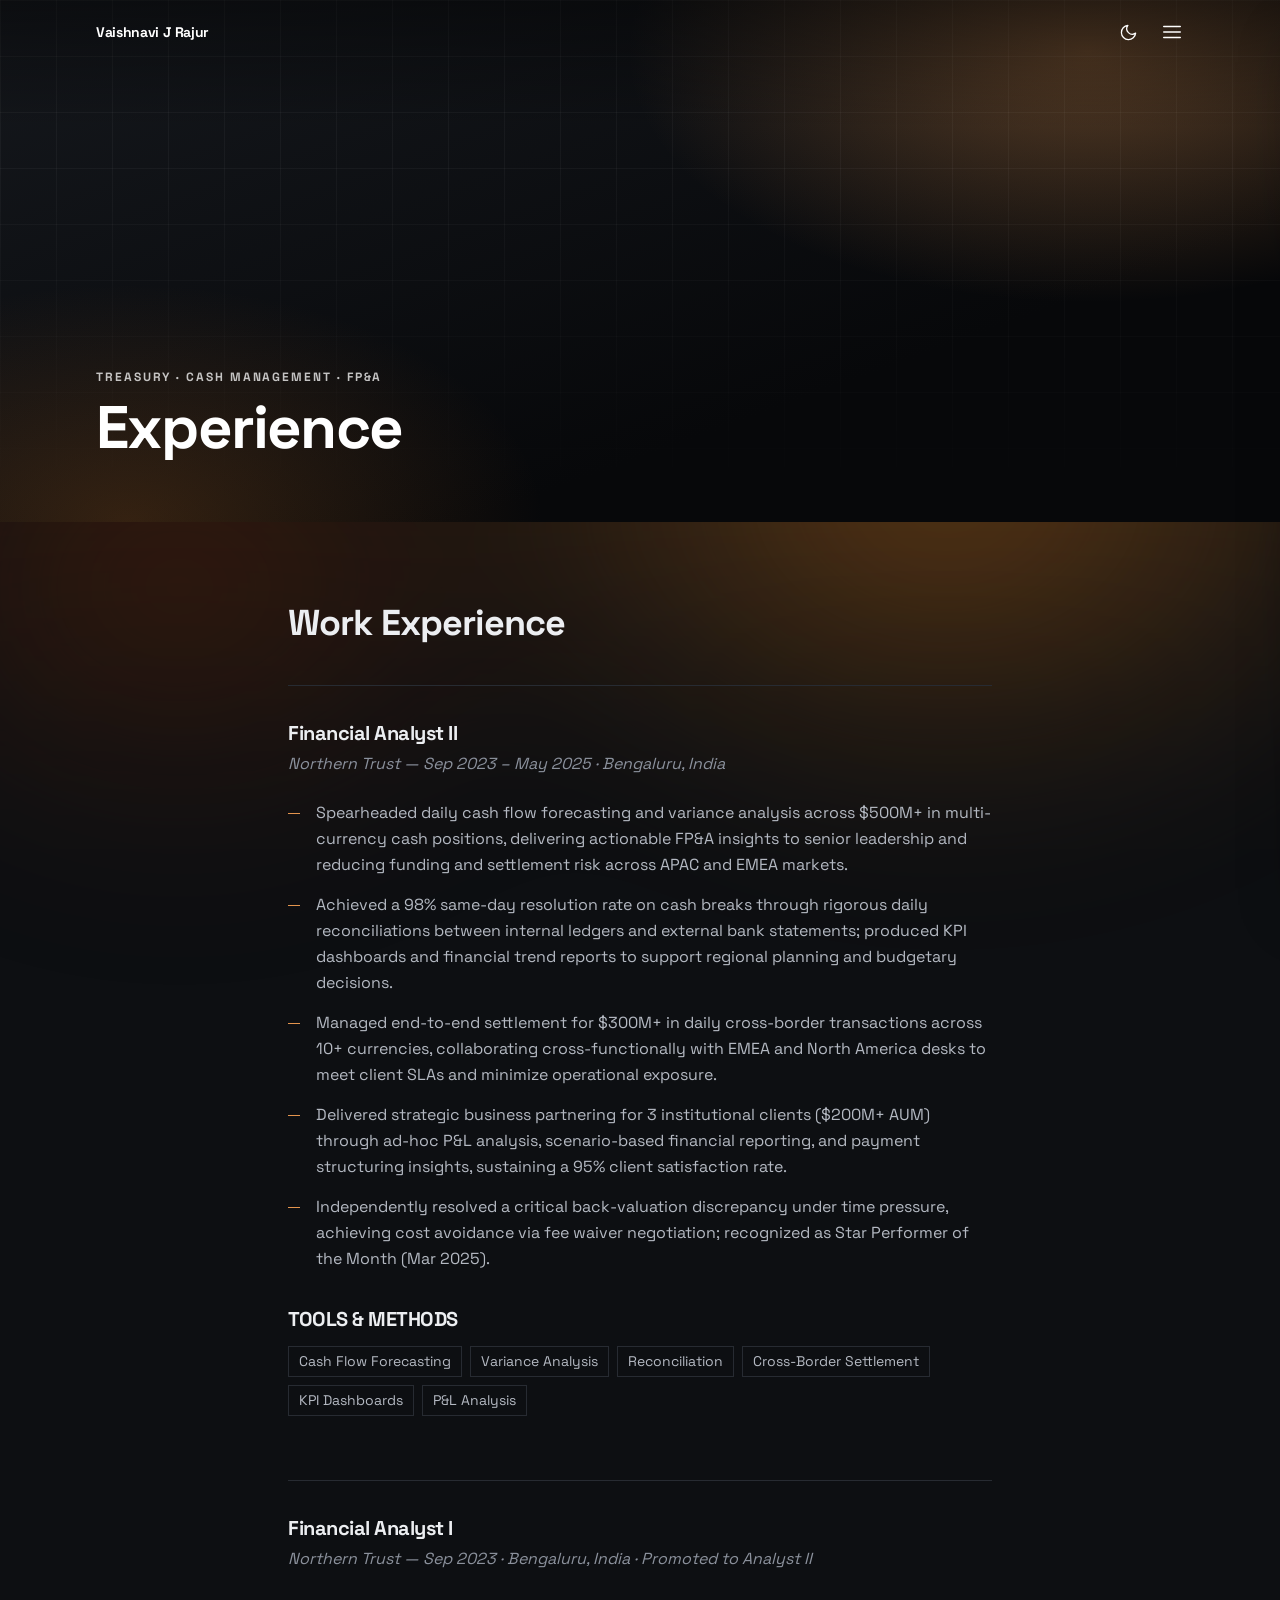
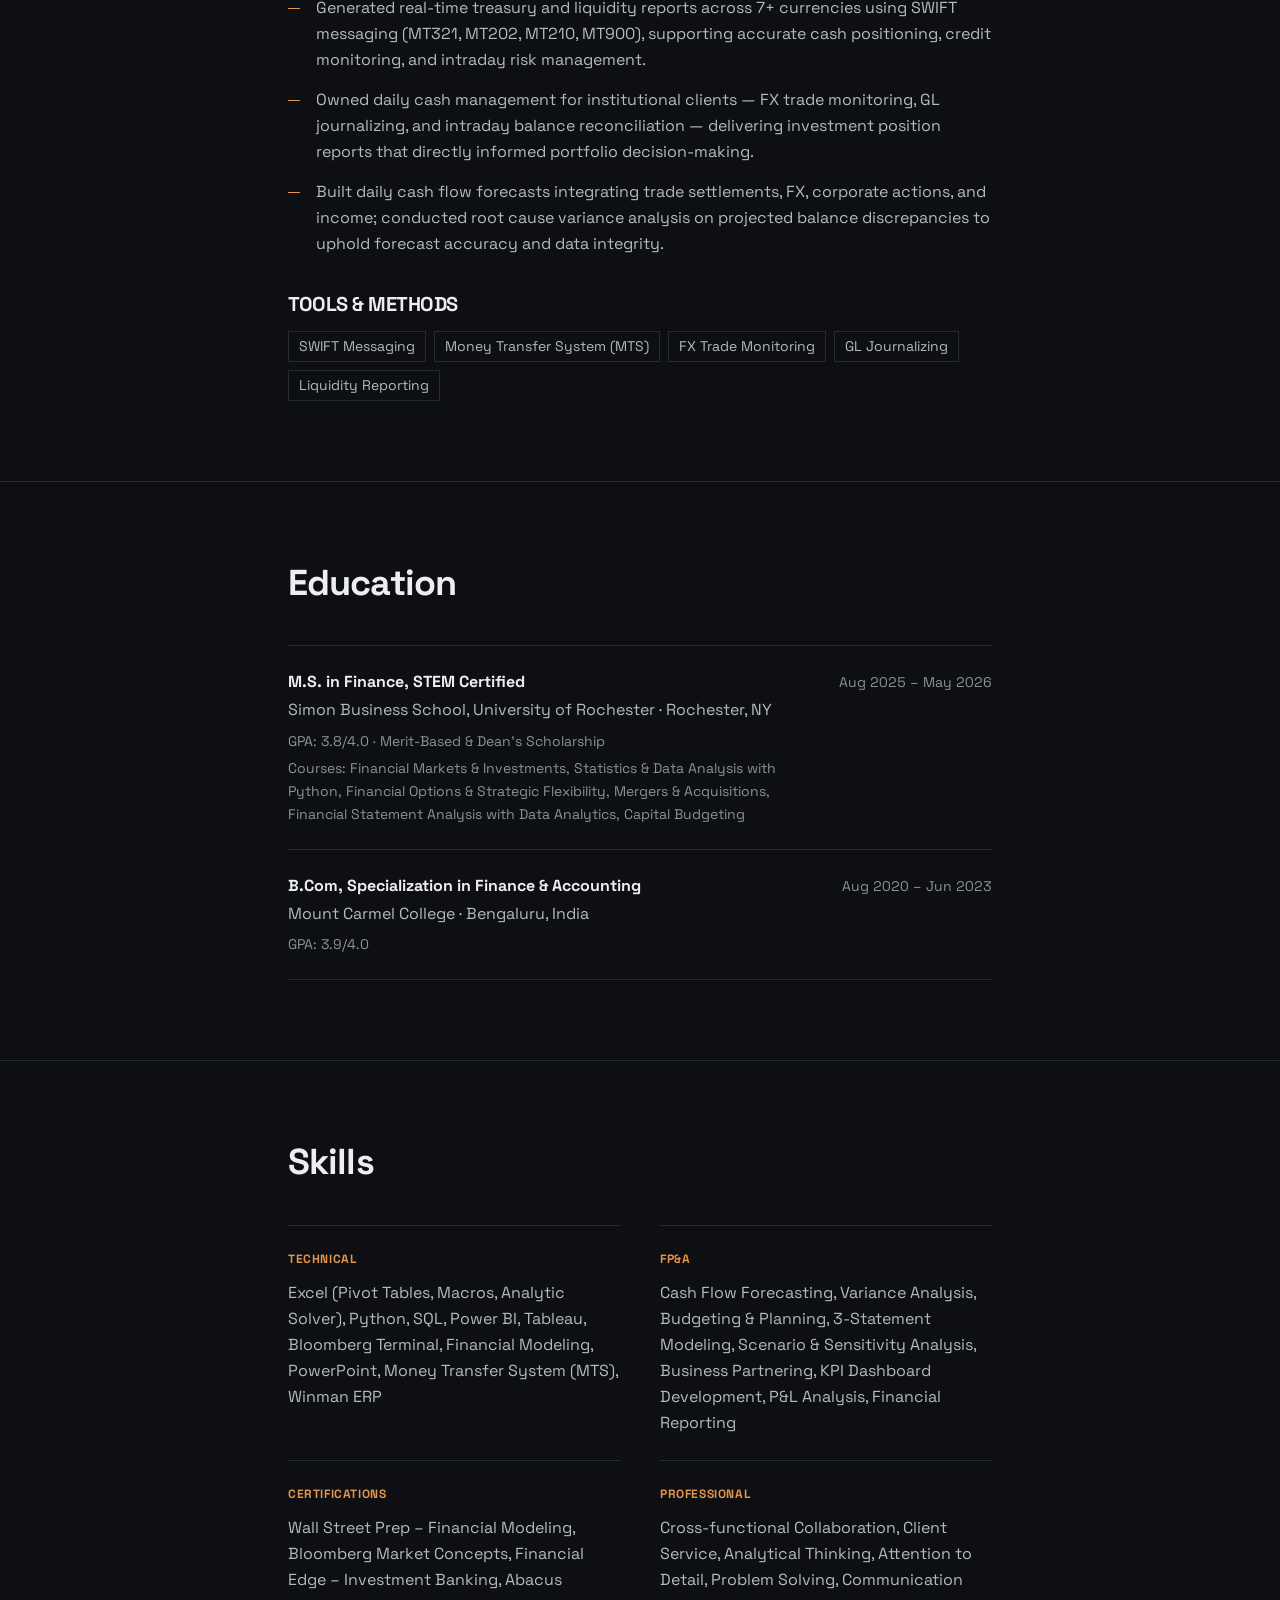
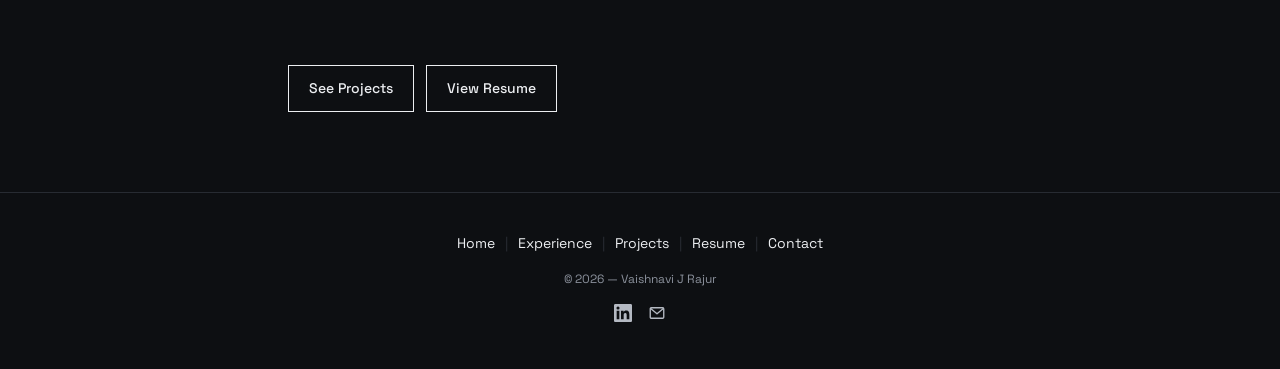
==== experience.html @ 4d1830f5 "Add portfolio site for Vaishnavi J Rajur Static multi-page site (home, experience, projects, resume," ====
<!doctype html>
<html lang="en">
<head>
  <meta charset="utf-8">
  <meta name="viewport" content="width=device-width, initial-scale=1">
  <title>Experience — Vaishnavi J Rajur</title>
  <meta name="description" content="Work experience, education and skills of Vaishnavi J Rajur.">
  <script>document.documentElement.classList.add('js');try{var t=localStorage.getItem('theme');if(t)document.documentElement.setAttribute('data-theme',t)}catch(e){}</script>
  <link rel="preconnect" href="https://fonts.googleapis.com">
  <link rel="preconnect" href="https://fonts.gstatic.com" crossorigin>
  <link href="https://fonts.googleapis.com/css2?family=Space+Grotesk:wght@300..700&display=swap" rel="stylesheet">
  <link rel="stylesheet" href="assets/style.css">
</head>
<body data-page="experience.html">
<main>
  <div class="page-enter">

    <section id="top" class="hero-sub">
      <div class="bgfx"></div>
      <div class="shade-top"></div>
      <div class="container copy">
        <p class="rise-in kicker" style="--d:100ms">Treasury · Cash Management · FP&amp;A</p>
        <h1><span class="rise-in" style="--d:220ms">Experience</span></h1>
      </div>
    </section>
    <div class="glow no-print" aria-hidden="true"><div><div class="blur fx"></div></div></div>

    <section aria-labelledby="work-title" class="container-narrow pad-section">
      <h2 id="work-title" class="h2">Work Experience</h2>
      <div class="jobs" style="margin-top:2.5rem">

        <article class="job" data-reveal>
          <h3>Financial Analyst II</h3>
          <p class="meta">Northern Trust — Sep 2023 – May 2025 · Bengaluru, India</p>
          <ul class="dash-list">
            <li><span>Spearheaded daily cash flow forecasting and variance analysis across $500M+ in multi-currency cash positions, delivering actionable FP&amp;A insights to senior leadership and reducing funding and settlement risk across APAC and EMEA markets.</span></li>
            <li><span>Achieved a 98% same-day resolution rate on cash breaks through rigorous daily reconciliations between internal ledgers and external bank statements; produced KPI dashboards and financial trend reports to support regional planning and budgetary decisions.</span></li>
            <li><span>Managed end-to-end settlement for $300M+ in daily cross-border transactions across 10+ currencies, collaborating cross-functionally with EMEA and North America desks to meet client SLAs and minimize operational exposure.</span></li>
            <li><span>Delivered strategic business partnering for 3 institutional clients ($200M+ AUM) through ad-hoc P&amp;L analysis, scenario-based financial reporting, and payment structuring insights, sustaining a 95% client satisfaction rate.</span></li>
            <li><span>Independently resolved a critical back-valuation discrepancy under time pressure, achieving cost avoidance via fee waiver negotiation; recognized as Star Performer of the Month (Mar 2025).</span></li>
          </ul>
          <div class="sub-block">
            <h3 class="eyebrow">Tools &amp; Methods</h3>
            <ul class="chips">
              <li>Cash Flow Forecasting</li><li>Variance Analysis</li><li>Reconciliation</li><li>Cross-Border Settlement</li><li>KPI Dashboards</li><li>P&amp;L Analysis</li>
            </ul>
          </div>
        </article>

        <article class="job" data-reveal>
          <h3>Financial Analyst I</h3>
          <p class="meta">Northern Trust — Sep 2023 · Bengaluru, India · Promoted to Analyst II</p>
          <ul class="dash-list">
            <li><span>Generated real-time treasury and liquidity reports across 7+ currencies using SWIFT messaging (MT321, MT202, MT210, MT900), supporting accurate cash positioning, credit monitoring, and intraday risk management.</span></li>
            <li><span>Owned daily cash management for institutional clients — FX trade monitoring, GL journalizing, and intraday balance reconciliation — delivering investment position reports that directly informed portfolio decision-making.</span></li>
            <li><span>Built daily cash flow forecasts integrating trade settlements, FX, corporate actions, and income; conducted root cause variance analysis on projected balance discrepancies to uphold forecast accuracy and data integrity.</span></li>
          </ul>
          <div class="sub-block">
            <h3 class="eyebrow">Tools &amp; Methods</h3>
            <ul class="chips">
              <li>SWIFT Messaging</li><li>Money Transfer System (MTS)</li><li>FX Trade Monitoring</li><li>GL Journalizing</li><li>Liquidity Reporting</li>
            </ul>
          </div>
        </article>

      </div>
    </section>

    <section aria-labelledby="education-title" class="section-rule">
      <div class="container-narrow pad-section">
        <h2 id="education-title" class="h2">Education</h2>
        <ul class="edu-list">
          <li data-reveal>
            <div>
              <h3>M.S. in Finance, STEM Certified</h3>
              <p class="muted" style="margin-top:.25rem">Simon Business School, University of Rochester · Rochester, NY</p>
              <p class="faint" style="margin-top:.5rem;font-size:.875rem;line-height:1.625">GPA: 3.8/4.0 · Merit-Based &amp; Dean's Scholarship</p>
              <p class="faint" style="margin-top:.25rem;font-size:.875rem;line-height:1.625">Courses: Financial Markets &amp; Investments, Statistics &amp; Data Analysis with Python, Financial Options &amp; Strategic Flexibility, Mergers &amp; Acquisitions, Financial Statement Analysis with Data Analytics, Capital Budgeting</p>
            </div>
            <p class="date">Aug 2025 – May 2026</p>
          </li>
          <li data-reveal>
            <div>
              <h3>B.Com, Specialization in Finance &amp; Accounting</h3>
              <p class="muted" style="margin-top:.25rem">Mount Carmel College · Bengaluru, India</p>
              <p class="faint" style="margin-top:.5rem;font-size:.875rem">GPA: 3.9/4.0</p>
            </div>
            <p class="date">Aug 2020 – Jun 2023</p>
          </li>
        </ul>
      </div>
    </section>

    <section aria-labelledby="skills-title" class="section-rule">
      <div class="container-narrow pad-section">
        <h2 id="skills-title" class="h2">Skills</h2>
        <dl class="skills-dl">
          <div data-reveal><dt>Technical</dt><dd>Excel (Pivot Tables, Macros, Analytic Solver), Python, SQL, Power BI, Tableau, Bloomberg Terminal, Financial Modeling, PowerPoint, Money Transfer System (MTS), Winman ERP</dd></div>
          <div data-reveal><dt>FP&amp;A</dt><dd>Cash Flow Forecasting, Variance Analysis, Budgeting &amp; Planning, 3-Statement Modeling, Scenario &amp; Sensitivity Analysis, Business Partnering, KPI Dashboard Development, P&amp;L Analysis, Financial Reporting</dd></div>
          <div data-reveal><dt>Certifications</dt><dd>Wall Street Prep – Financial Modeling, Bloomberg Market Concepts, Financial Edge – Investment Banking, Abacus</dd></div>
          <div data-reveal><dt>Professional</dt><dd>Cross-functional Collaboration, Client Service, Analytical Thinking, Attention to Detail, Problem Solving, Communication</dd></div>
        </dl>
        <div class="btn-row" style="margin-top:3rem">
          <a class="btn" data-reveal href="projects.html">See Projects</a>
          <a class="btn" data-reveal href="resume.html">View Resume</a>
        </div>
      </div>
    </section>

  </div>
</main>
<script src="assets/main.js"></script>
</body>
</html>
---- assets/style.css ----
/* ---------- Tokens (dark default, light via data-theme) ---------- */
:root {
  color-scheme: dark;
  --bg: #0d0f12;
  --fg: #eceef1;
  --muted: #b4b9c2;
  --faint: #8b919c;
  --rule: #272b32;
  --placeholder: #161a1f;
  --accent: #e3944d;
  --glow-strength: .6;
  --font: "Space Grotesk", ui-sans-serif, system-ui, -apple-system, "Segoe UI", sans-serif;
  --max: 72rem;
  --max-narrow: 48rem;
}
:root[data-theme="light"] {
  color-scheme: light;
  --bg: #fff;
  --fg: #0b0c0e;
  --muted: #3d424a;
  --faint: #6b717b;
  --rule: #e4e4e1;
  --placeholder: #f3f3f1;
  --accent: #b5651d;
  --glow-strength: .42;
}

/* ---------- Base ---------- */
*, *::before, *::after { box-sizing: border-box; }
html { background: var(--bg); scroll-behavior: smooth; -webkit-text-size-adjust: 100%; }
body {
  margin: 0; min-height: 100vh; display: flex; flex-direction: column;
  background: var(--bg); color: var(--fg); font-family: var(--font);
  line-height: 1.5; -webkit-font-smoothing: antialiased; overflow-x: hidden;
}
h1, h2, h3, p, ul, ol, dl, dd, figure, blockquote { margin: 0; padding: 0; }
ul, ol { list-style: none; }
a { color: inherit; text-decoration: none; }
button { font: inherit; color: inherit; background: none; border: 0; cursor: pointer; padding: 0; }
img { display: block; max-width: 100%; }
::selection { background: color-mix(in srgb, var(--accent) 22%, transparent); }
:focus-visible { outline: 2px solid var(--accent); outline-offset: 2px; }

main { position: relative; isolation: isolate; flex: 1; }
.container { margin: 0 auto; max-width: var(--max); padding: 0 1.25rem; width: 100%; }
.container-narrow { margin: 0 auto; max-width: var(--max-narrow); padding: 0 1.25rem; width: 100%; }
@media (min-width: 40rem) {
  .container, .container-narrow { padding: 0 2rem; }
}

.display { font-weight: 700; letter-spacing: -.025em; }
.h2 { font-size: 1.875rem; line-height: 1.2; font-weight: 700; letter-spacing: -.025em; }
@media (min-width: 40rem) { .h2 { font-size: 2.25rem; } }
.eyebrow { font-size: .75rem; font-weight: 700; text-transform: uppercase; letter-spacing: .14em; color: var(--fg); }
.muted { color: var(--muted); }
.faint { color: var(--faint); }
.accent { color: var(--accent); }
.lede { font-size: 1.0625rem; line-height: 1.75; color: var(--muted); }
.lede p + p { margin-top: 1.25rem; }

.btn {
  display: inline-block; border: 1px solid var(--fg); padding: .75rem 1.25rem;
  font-size: .875rem; font-weight: 500; transition: background-color .15s, color .15s;
}
.btn:hover { background: var(--fg); color: var(--bg); }
.btn-solid { background: var(--fg); color: var(--bg); border: 0; padding: .75rem 1.5rem; font-size: .875rem; font-weight: 500; transition: opacity .15s; }
.btn-solid:hover { opacity: .85; }
.btn-row { display: flex; flex-wrap: wrap; gap: .75rem; }

.link-underline { text-decoration: underline; text-decoration-color: var(--rule); text-underline-offset: 4px; transition: text-decoration-color .15s; }
.link-underline:hover { text-decoration-color: var(--fg); }

/* ---------- Header ---------- */
.site-header {
  position: fixed; inset: 0 0 auto 0; z-index: 40;
  border-bottom: 1px solid transparent; transition: background-color .3s, border-color .3s;
}
.site-header .bar { display: flex; align-items: center; justify-content: space-between; height: 4rem; }
.site-header .brand { font-size: .875rem; font-weight: 700; letter-spacing: -.025em; transition: opacity .3s; }
.site-header .actions { display: flex; align-items: center; gap: .25rem; margin-right: -.5rem; }
.icon-btn { display: flex; width: 2.5rem; height: 2.5rem; align-items: center; justify-content: center; transition: color .3s; }
.site-header.over-hero { color: #fff; }
.site-header.over-hero .brand { opacity: 0; pointer-events: none; }
.site-header.solid {
  color: var(--fg);
  background: color-mix(in oklab, var(--bg) 95%, transparent);
  border-bottom-color: var(--rule);
  backdrop-filter: blur(8px); -webkit-backdrop-filter: blur(8px);
}
.site-header.solid .brand { opacity: 1; }

.icon-when-dark { display: block; }
.icon-when-light { display: none; }
:root[data-theme="light"] .icon-when-light { display: block; }
:root[data-theme="light"] .icon-when-dark { display: none; }

/* ---------- Drawer menu ---------- */
.scrim { position: fixed; inset: 0; z-index: 50; background: rgba(0,0,0,.4); opacity: 0; pointer-events: none; transition: opacity .3s; }
.drawer {
  position: fixed; top: 0; bottom: 0; right: 0; z-index: 50; width: min(22rem, 86vw);
  display: flex; flex-direction: column; background: var(--bg); color: var(--fg);
  box-shadow: 0 25px 50px -12px rgba(0,0,0,.25);
  transform: translateX(100%); transition: transform .3s cubic-bezier(0,0,.2,1);
}
body.menu-open .scrim { opacity: 1; pointer-events: auto; }
body.menu-open .drawer { transform: none; }
.drawer .top { display: flex; height: 4rem; align-items: center; justify-content: flex-end; padding: 0 1.25rem; }
.drawer nav { flex: 1; padding: 1rem 2rem 0; }
.drawer nav li + li { margin-top: .25rem; }
.drawer nav a { display: block; padding: .5rem 0; font-size: 1.875rem; font-weight: 700; letter-spacing: -.025em; transition: color .15s; }
.drawer nav a:hover, .drawer nav a[aria-current="page"] { color: var(--accent); }
.drawer .foot { border-top: 1px solid var(--rule); padding: 2rem; }
.drawer .foot .row { margin-top: 1.5rem; display: flex; align-items: center; justify-content: space-between; color: var(--muted); }
@media (min-width: 40rem) { .drawer .top { padding: 0 2rem; } }

.socials { display: flex; gap: 1rem; color: var(--muted); }
.socials a { transition: color .15s; }
.socials a:hover { color: var(--fg); }

/* ---------- Home hero (sticky, scroll-driven) ---------- */
.hero-home { position: relative; height: 240svh; background: #000; color: #fff; }
.hero-home .stage { position: sticky; top: 0; height: 100svh; display: flex; align-items: flex-end; overflow: hidden; }
.hero-home .stage img {
  position: absolute; inset: 0; width: 100%; height: 100%; object-fit: cover; object-position: 30% 40%;
  transform: scale(calc(1.02 + var(--p, 0) * .14)); transform-origin: 30% 30%;
  filter: brightness(calc(1 - var(--p, 0) * .35)); will-change: transform;
}
.shade-top { position: absolute; inset: 0 0 auto 0; height: 8rem; background: linear-gradient(to bottom, rgba(0,0,0,.45), transparent); }
.shade-bottom { position: absolute; inset: 0; background: linear-gradient(to top, rgba(0,0,0,.85), rgba(0,0,0,.3) 45%, transparent); }
.hero-home .copy { position: relative; padding-bottom: 3.5rem; }
.hero-home h1 { font-size: clamp(3rem, 9vw, 6.25rem); font-weight: 700; line-height: .95; letter-spacing: -.03em; }
.hero-home .tagline { margin-top: 1.5rem; max-width: 36rem; font-size: 1.125rem; line-height: 1.6; color: rgba(255,255,255,.9); }
.hero-home .loc { margin-top: 1rem; display: flex; align-items: center; gap: .5rem; font-size: .875rem; font-weight: 500; letter-spacing: .025em; color: rgba(255,255,255,.7); }
@media (min-width: 40rem) {
  .hero-home .copy { padding-bottom: 5rem; }
  .hero-home .tagline { font-size: 1.25rem; }
  .hero-home .loc { font-size: 1rem; }
}
@media (prefers-reduced-motion: reduce) { .hero-home { height: 100svh; } }

/* ---------- Sub-page hero (no image) ---------- */
.hero-sub {
  position: relative; display: flex; align-items: flex-end; height: 58svh; min-height: 22rem;
  overflow: hidden; background: #050607; color: #fff;
}
.hero-sub .bgfx {
  position: absolute; inset: 0;
  background:
    radial-gradient(60% 80% at 85% 10%, rgba(227,148,77,.35), transparent 60%),
    radial-gradient(50% 70% at 10% 100%, rgba(181,101,29,.25), transparent 65%),
    linear-gradient(160deg, #15181d 0%, #07080a 70%);
}
.hero-sub .bgfx::after {
  content: ""; position: absolute; inset: 0;
  background-image:
    linear-gradient(rgba(255,255,255,.04) 1px, transparent 1px),
    linear-gradient(90deg, rgba(255,255,255,.04) 1px, transparent 1px);
  background-size: 56px 56px;
  mask-image: linear-gradient(to top, transparent, #000 70%);
  -webkit-mask-image: linear-gradient(to top, transparent, #000 70%);
}
.hero-sub .copy { position: relative; padding-bottom: 3rem; }
.hero-sub .kicker { margin-bottom: .75rem; font-size: .75rem; font-weight: 700; text-transform: uppercase; letter-spacing: .16em; color: rgba(255,255,255,.75); }
.hero-sub h1 { font-size: 3rem; line-height: 1; font-weight: 700; letter-spacing: -.03em; }
@media (min-width: 40rem) {
  .hero-sub .copy { padding-bottom: 4rem; }
  .hero-sub h1 { font-size: 3.75rem; }
}

/* ---------- Glow under heroes ---------- */
.glow { position: relative; height: 0; pointer-events: none; }
.glow > div {
  position: absolute; inset: 0 0 auto 0; z-index: -10; height: 80vh; overflow: hidden;
  mask-image: linear-gradient(to bottom, #000 0%, rgba(0,0,0,.55) 40%, transparent 100%);
  -webkit-mask-image: linear-gradient(to bottom, #000 0%, rgba(0,0,0,.55) 40%, transparent 100%);
}
.glow .blur { position: absolute; left: -10%; right: -10%; top: -30%; bottom: 0; filter: blur(90px) saturate(1.6); opacity: var(--glow-strength); }
.glow .blur img { width: 100%; height: 100%; object-fit: cover; object-position: 50% 100%; }
.glow .blur.fx { background: radial-gradient(50% 60% at 70% 20%, var(--accent), transparent 70%), radial-gradient(40% 50% at 20% 30%, #7a3e10, transparent 70%); opacity: calc(var(--glow-strength) * .55); }

/* ---------- Home: about ---------- */
.about { display: grid; gap: 3rem; padding-top: 5rem; padding-bottom: 5rem; }
.about .lede { margin-top: 2rem; }
.about .btn-row { margin-top: 2.25rem; }
@media (min-width: 48rem) {
  .about { grid-template-columns: 1fr 1fr; gap: 3.5rem; padding-top: 6rem; padding-bottom: 6rem; }
  .about .sticky { position: sticky; top: 7rem; align-self: start; padding-top: 6rem; }
}
.stats { display: grid; gap: 0; border-top: 1px solid var(--rule); }
.stat { border-bottom: 1px solid var(--rule); padding: 2rem 0; }
.stat .num { font-size: clamp(2.5rem, 6vw, 3.75rem); font-weight: 700; letter-spacing: -.03em; line-height: 1; font-variant-numeric: tabular-nums; }
.stat .num .accent { color: var(--accent); }
.stat .label { margin-top: .75rem; color: var(--muted); line-height: 1.6; }
.stat .src { margin-top: .5rem; font-size: .875rem; font-style: italic; color: var(--faint); }

/* ---------- Home: what I do ---------- */
.section-rule { border-top: 1px solid var(--rule); }
.focus-head { padding-top: 3rem; padding-bottom: 3rem; }
.focus-grid { display: grid; }
.focus-grid li { border-bottom: 1px solid var(--rule); padding: 2.25rem 0; }
.focus-grid .n { font-size: .75rem; font-weight: 700; font-variant-numeric: tabular-nums; color: var(--accent); }
.focus-grid h3 { margin-top: .75rem; font-size: 1rem; font-weight: 700; }
.focus-grid p { margin-top: .75rem; font-size: .9375rem; line-height: 1.625; color: var(--faint); }
@media (min-width: 40rem) {
  .focus-grid { grid-template-columns: repeat(2, 1fr); }
  .focus-grid li { padding-left: 1.5rem; padding-right: 1.5rem; }
  .focus-grid li:nth-child(2n) { border-left: 1px solid var(--rule); }
}
@media (min-width: 64rem) {
  .focus-grid { grid-template-columns: repeat(3, 1fr); }
  .focus-grid li:nth-child(n) { border-left: 1px solid var(--rule); }
  .focus-grid li:nth-child(3n+1) { border-left: 0; }
}

/* ---------- Experience / shared lists ---------- */
.pad-section { padding-top: 5rem; padding-bottom: 5rem; }
.job { border-top: 1px solid var(--rule); padding-top: 2rem; }
.jobs > * + * { margin-top: 4rem; }
.job h3 { font-size: 1.25rem; font-weight: 700; letter-spacing: -.025em; }
.job .meta { margin-top: .25rem; font-style: italic; color: var(--faint); }
.dash-list { margin-top: 1.5rem; }
.dash-list li { display: flex; gap: 1rem; line-height: 1.625; color: var(--muted); }
.dash-list li + li { margin-top: .875rem; }
.dash-list li::before { content: ""; flex-shrink: 0; margin-top: .8em; height: 1px; width: .75rem; background: var(--accent); }
.chips { margin-top: .75rem; display: flex; flex-wrap: wrap; gap: .5rem; }
.chips li { border: 1px solid var(--rule); padding: .25rem .625rem; font-size: .875rem; color: var(--muted); }
.sub-block { margin-top: 2rem; }
.promo-note { margin-top: 2.5rem; display: flex; align-items: center; gap: .75rem; font-size: .75rem; font-weight: 700; text-transform: uppercase; letter-spacing: .14em; color: var(--faint); }
.promo-note::after { content: ""; flex: 1; height: 1px; background: var(--rule); }

.edu-list { margin-top: 2.5rem; border-top: 1px solid var(--rule); border-bottom: 1px solid var(--rule); }
.edu-list li { display: flex; flex-direction: column; gap: .25rem 1.5rem; padding: 1.5rem 0; }
.edu-list li + li { border-top: 1px solid var(--rule); }
.edu-list h3 { font-size: 1rem; font-weight: 700; }
.edu-list .date { flex-shrink: 0; font-size: .875rem; color: var(--faint); font-variant-numeric: tabular-nums; }
@media (min-width: 40rem) { .edu-list li { flex-direction: row; justify-content: space-between; align-items: baseline; } }

.skills-dl { margin-top: 2.5rem; display: grid; column-gap: 2.5rem; }
.skills-dl > div { border-top: 1px solid var(--rule); padding: 1.5rem 0; }
.skills-dl dt { font-size: .75rem; font-weight: 700; text-transform: uppercase; letter-spacing: .05em; color: var(--accent); }
.skills-dl dd { margin-top: .75rem; line-height: 1.625; color: var(--muted); }
@media (min-width: 40rem) { .skills-dl { grid-template-columns: 1fr 1fr; } }

/* ---------- Projects ---------- */
.toc { }
.toc ul { margin-top: 1rem; border-top: 1px solid var(--rule); border-bottom: 1px solid var(--rule); }
.toc li + li { border-top: 1px solid var(--rule); }
.toc a { display: flex; align-items: baseline; justify-content: space-between; gap: 1rem; padding: .75rem 0; transition: color .15s; }
.toc a:hover { color: var(--accent); }
.toc .st { flex-shrink: 0; font-size: .875rem; color: var(--faint); }
.projects > * + * { margin-top: 6rem; }
.project { scroll-margin-top: 6rem; }
.project h2 { font-size: 1.5rem; font-weight: 700; letter-spacing: -.025em; line-height: 1.25; }
@media (min-width: 40rem) { .project h2 { font-size: 1.875rem; } }
.project .meta { margin-top: .25rem; font-style: italic; color: var(--faint); }
.project .lede { margin-top: 2rem; }
.metrics { margin-top: 2rem; border-left: 4px solid var(--fg); padding: .25rem 0 .25rem 1.25rem; }
.metrics dl { display: flex; flex-wrap: wrap; gap: .75rem 2rem; }
.metrics dt { font-size: .75rem; color: var(--faint); }
.metrics dd { margin-top: .125rem; font-size: 1.125rem; font-weight: 700; font-variant-numeric: tabular-nums; }
.project .dash-list { margin-top: 2rem; }

/* ---------- Resume ---------- */
.resume-wrap { margin: 0 auto; max-width: 56rem; padding: 8rem 1.25rem 5rem; }
@media (min-width: 40rem) { .resume-wrap { padding-left: 2rem; padding-right: 2rem; } }
.resume-wrap header { text-align: center; }
.resume-wrap h1 { font-size: 2.25rem; font-weight: 700; letter-spacing: -.025em; }
@media (min-width: 40rem) { .resume-wrap h1 { font-size: 3rem; } }
.resume-sections { margin-top: 4rem; }
.resume-sections > section + section { margin-top: 3.5rem; }
.rlist { margin-top: .75rem; border-top: 1px solid var(--rule); }
.rlist li { display: flex; flex-direction: column; gap: .125rem 1.5rem; border-bottom: 1px solid var(--rule); padding: .875rem 0; }
.rlist .t { font-weight: 700; }
.rlist .s { font-size: .875rem; color: var(--faint); }
.rlist .date { flex-shrink: 0; font-size: .875rem; color: var(--faint); font-variant-numeric: tabular-nums; }
.rlist.grid li { display: grid; }
@media (min-width: 40rem) {
  .rlist li { flex-direction: row; justify-content: space-between; align-items: baseline; }
  .rlist.grid li { grid-template-columns: 12rem 1fr; }
}

/* ---------- Contact ---------- */
.contact { display: grid; align-items: center; gap: 3.5rem; min-height: 80svh; padding-top: 8rem; padding-bottom: 5rem; }
@media (min-width: 48rem) { .contact { grid-template-columns: 1fr 1fr; } }
.contact .intro { max-width: 28rem; }
.contact .mark {
  aspect-ratio: 4 / 3; background: var(--placeholder); position: relative; overflow: hidden;
  display: flex; align-items: flex-end; padding: 1.5rem;
}
.contact .mark::before {
  content: ""; position: absolute; inset: 0;
  background: radial-gradient(70% 80% at 80% 15%, color-mix(in srgb, var(--accent) 35%, transparent), transparent 70%);
}
.contact .mark span { position: relative; font-size: clamp(4rem, 12vw, 7rem); font-weight: 700; letter-spacing: -.05em; line-height: .85; }
.contact h1 { margin-top: 2.5rem; font-size: 2.25rem; font-weight: 700; letter-spacing: -.025em; line-height: 1.1; }
@media (min-width: 40rem) { .contact h1 { font-size: 3rem; } }
.contact .intro p { margin-top: 1.25rem; line-height: 1.625; color: var(--muted); }
.contact .socials { margin-top: 2rem; }
form .row2 { display: grid; gap: 1rem; margin-top: .5rem; }
@media (min-width: 40rem) { form .row2 { grid-template-columns: 1fr 1fr; } }
form > * + * { margin-top: 1.25rem; }
fieldset { border: 0; margin: 0; padding: 0; }
legend { font-size: .875rem; font-weight: 700; padding: 0; }
label { display: block; font-size: .875rem; }
input, textarea {
  margin-top: .375rem; width: 100%; border: 1px solid var(--rule); background: var(--bg); color: var(--fg);
  padding: .625rem .75rem; font: inherit; font-size: 1rem; outline: none; border-radius: 0; transition: border-color .15s;
}
input:focus, textarea:focus { border-color: var(--fg); }
textarea { resize: vertical; }
.form-note { font-size: .875rem; color: var(--faint); }

/* ---------- Footer ---------- */
.site-footer { border-top: 1px solid var(--rule); padding: 2.5rem 0; text-align: center; }
.site-footer nav { display: flex; flex-wrap: wrap; justify-content: center; row-gap: .5rem; padding: 0 1.25rem; font-size: .875rem; }
.site-footer nav a { transition: color .15s; }
.site-footer nav a:hover { color: var(--accent); }
.site-footer nav .sep { padding: 0 .625rem; color: var(--rule); }
.site-footer .copy { margin-top: 1rem; font-size: .75rem; color: var(--faint); }
.site-footer .socials { margin-top: 1rem; justify-content: center; }

/* ---------- Motion ---------- */
.page-enter { animation: page-enter .5s ease-out both; }
.rise-in { display: inline-block; animation: rise-in .9s cubic-bezier(.2,.65,.3,1) both; animation-delay: var(--d, 0s); }
p.rise-in { display: block; }
.hero-home p.loc.rise-in { display: flex; }
@keyframes page-enter { from { opacity: 0; } to { opacity: 1; } }
@keyframes rise-in { from { opacity: 0; filter: blur(6px); transform: translateY(.35em); } to { opacity: 1; filter: none; transform: none; } }

.js [data-reveal] { opacity: 0; }
.js [data-reveal].revealed { animation: rv-fade .8s cubic-bezier(.2,.65,.3,1) both; animation-delay: var(--rd, 0s); }
@keyframes rv-fade { from { opacity: 0; filter: blur(6px); transform: translateY(12px); } to { opacity: 1; filter: none; transform: none; } }

@media (prefers-reduced-motion: reduce) {
  html { scroll-behavior: auto; }
  .page-enter, .rise-in, .js [data-reveal].revealed { animation: none; }
  .js [data-reveal] { opacity: 1; }
  .hero-home .stage img { transform: none; filter: none; }
}
@media print { .no-print { display: none !important; } }
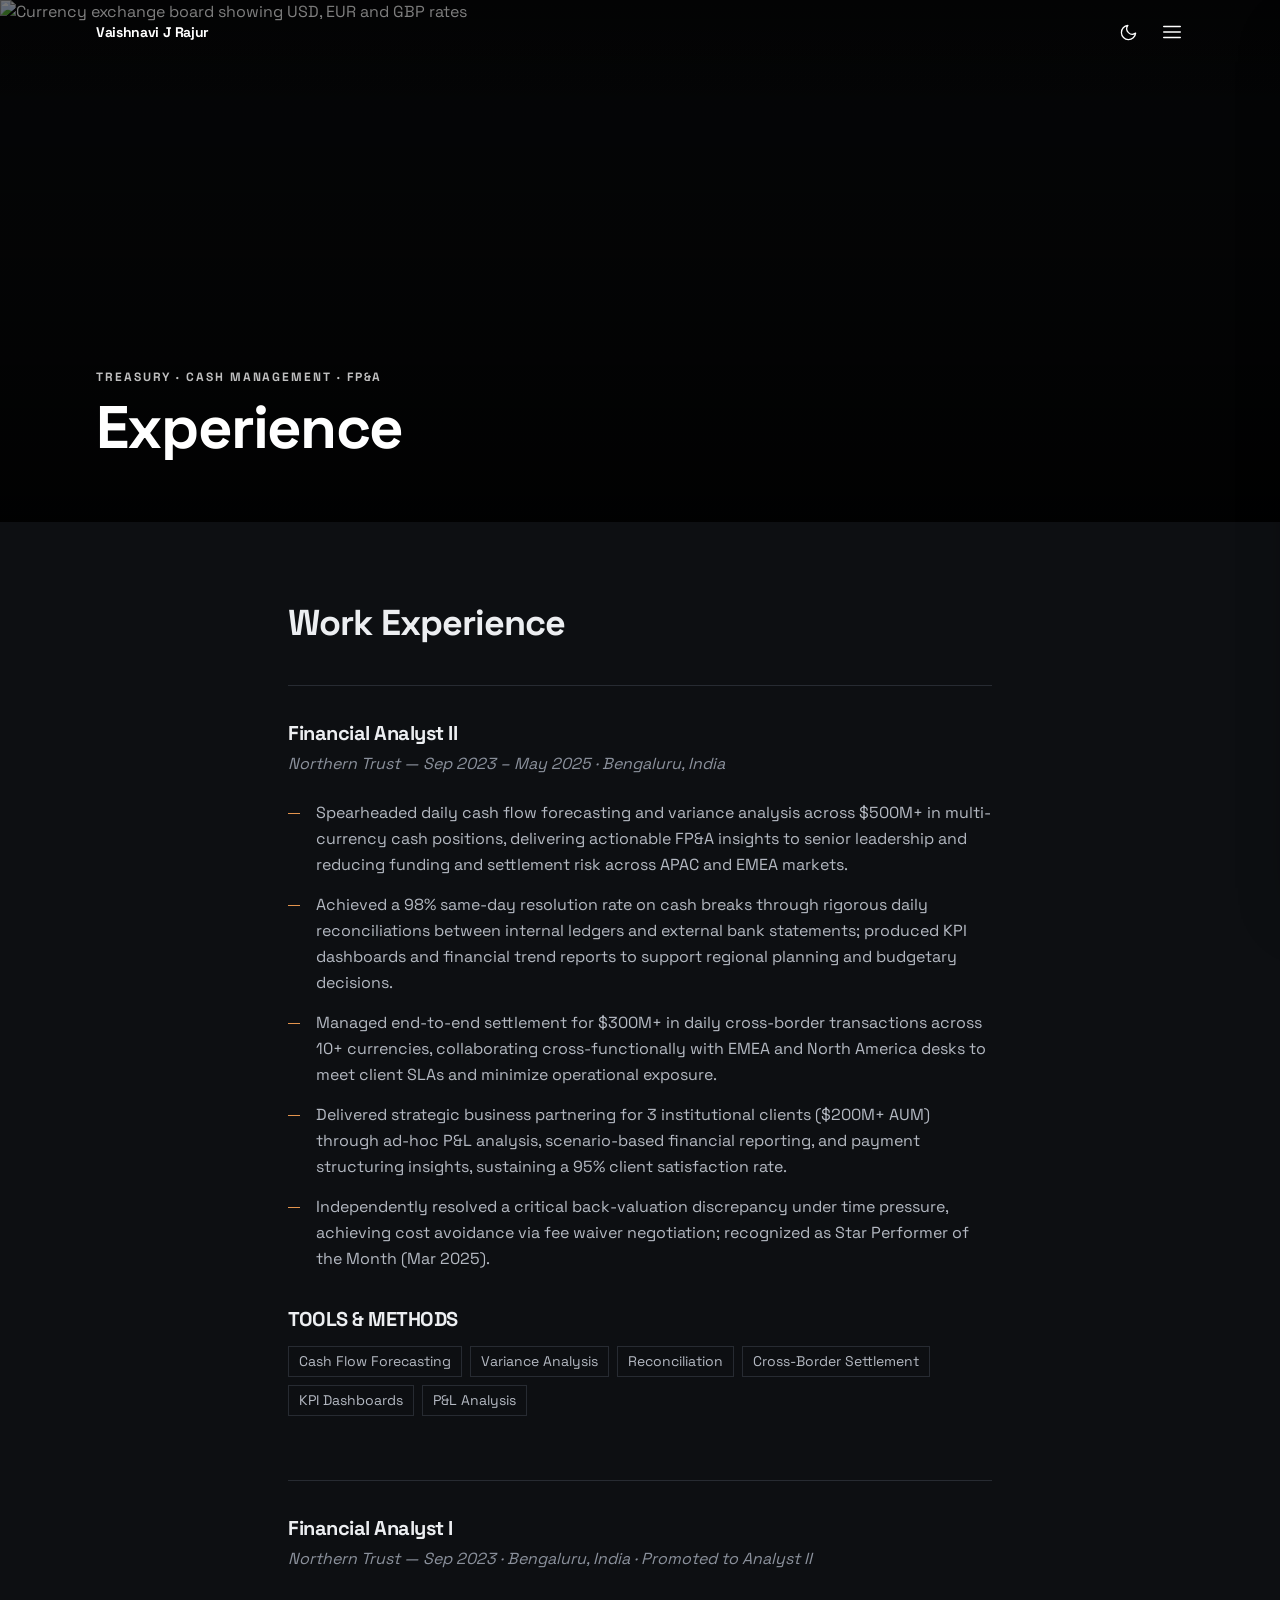
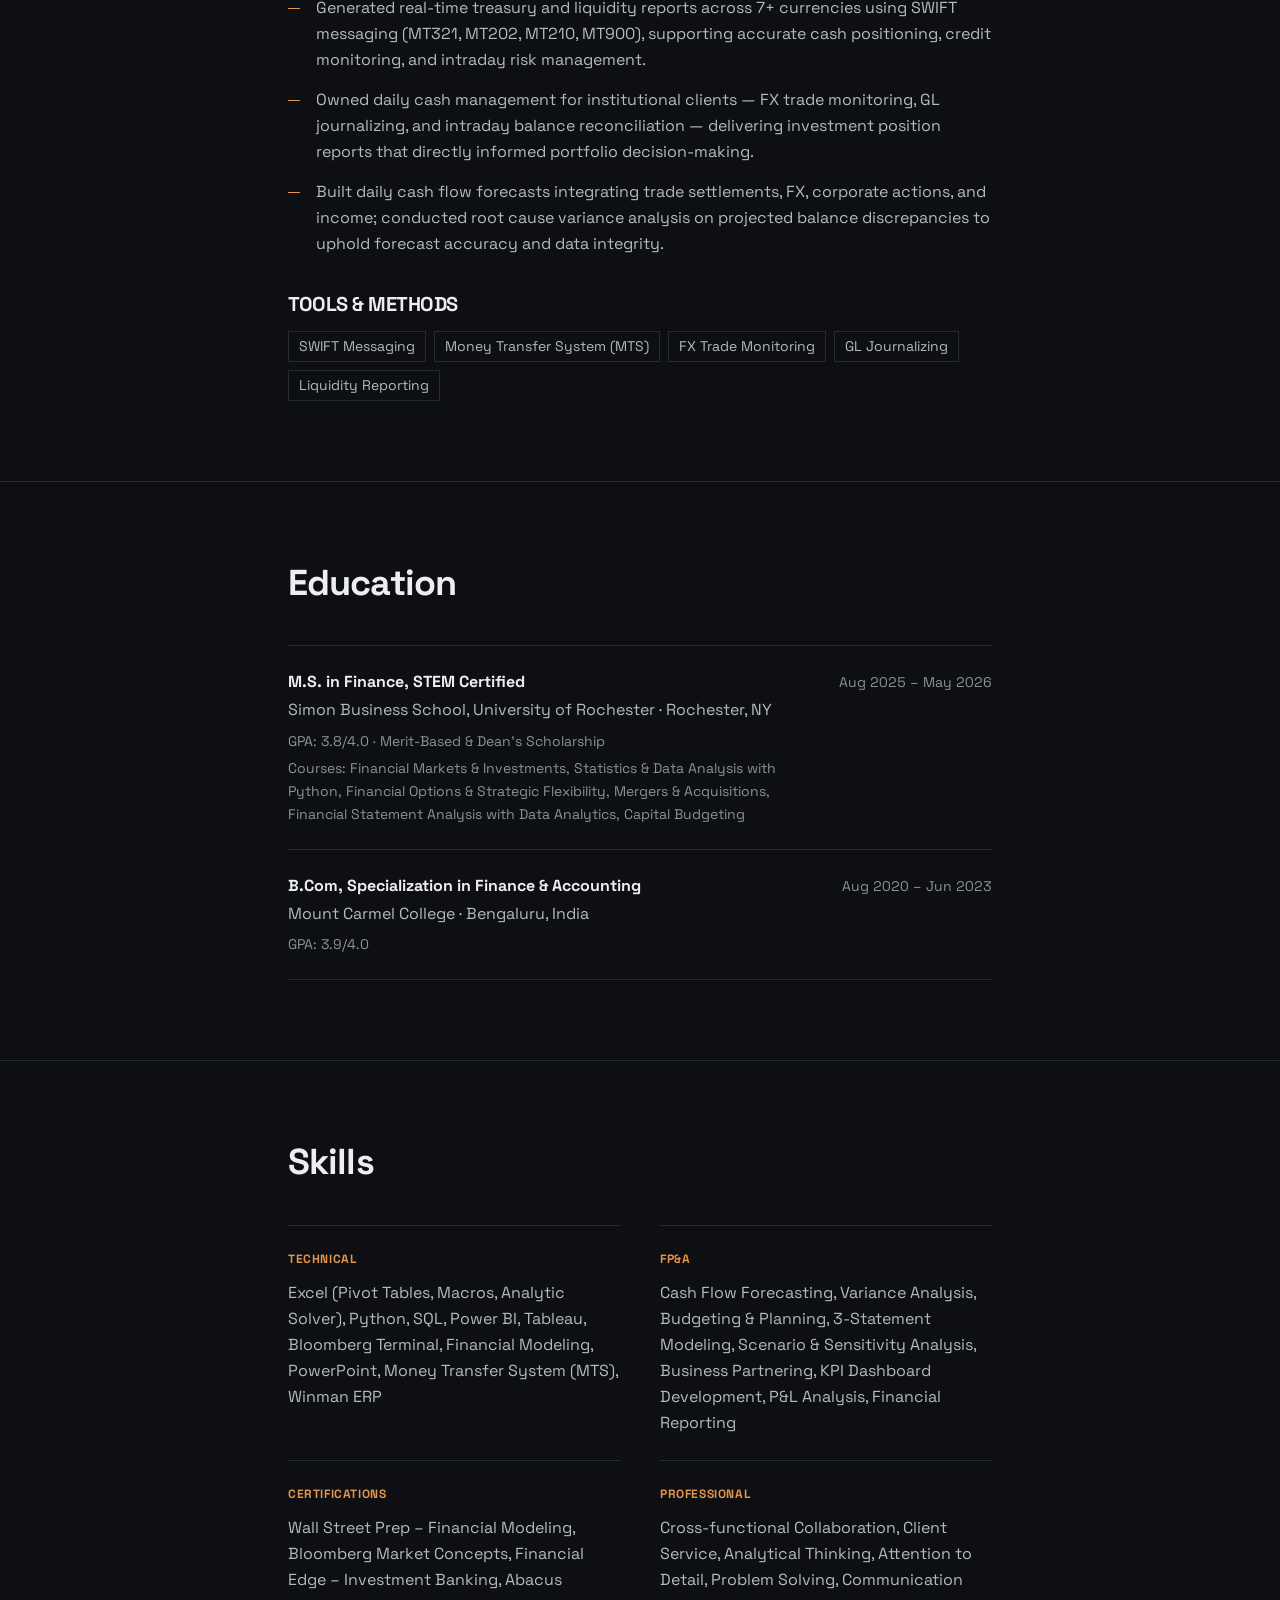
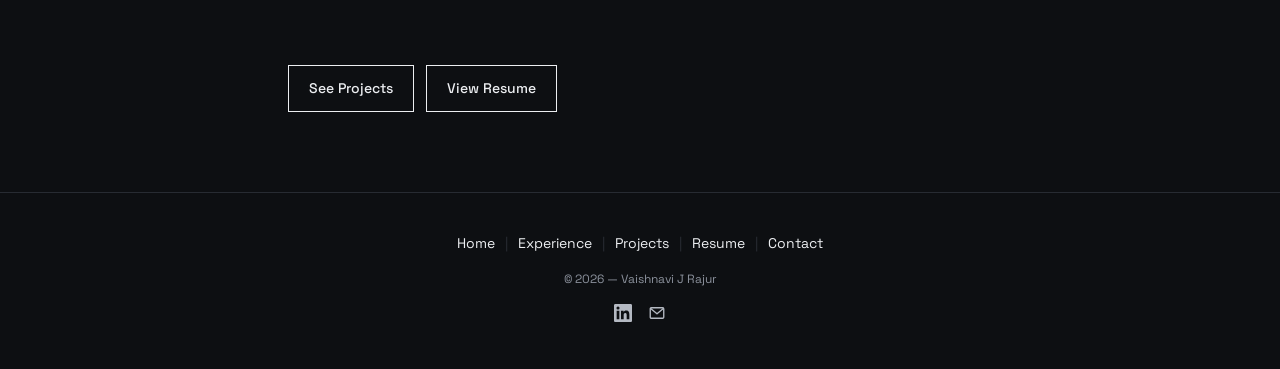
==== commit d28d7f67: "Add photos to Experience, Projects and Contact pages Co-Authored-By: Claude Opus 5.5 <noreply@anthro" ====
--- a/experience.html
+++ b/experience.html
@@ -16,14 +16,15 @@
   <div class="page-enter">
 
     <section id="top" class="hero-sub">
-      <div class="bgfx"></div>
+      <img class="hero-img" src="assets/images/experience.jpg" alt="Currency exchange board showing USD, EUR and GBP rates" style="object-position:50% 45%" fetchpriority="high">
       <div class="shade-top"></div>
+      <div class="shade-sub"></div>
       <div class="container copy">
         <p class="rise-in kicker" style="--d:100ms">Treasury · Cash Management · FP&amp;A</p>
         <h1><span class="rise-in" style="--d:220ms">Experience</span></h1>
       </div>
     </section>
-    <div class="glow no-print" aria-hidden="true"><div><div class="blur fx"></div></div></div>
+    <div class="glow no-print" aria-hidden="true"><div><div class="blur"><img src="assets/images/experience.jpg" alt=""></div></div></div>
 
     <section aria-labelledby="work-title" class="container-narrow pad-section">
       <h2 id="work-title" class="h2">Work Experience</h2>
--- a/assets/style.css
+++ b/assets/style.css
@@ -159,6 +159,9 @@
   mask-image: linear-gradient(to top, transparent, #000 70%);
   -webkit-mask-image: linear-gradient(to top, transparent, #000 70%);
 }
+.hero-sub .hero-img { position: absolute; inset: 0; width: 100%; height: 100%; object-fit: cover; }
+.hero-sub .shade-top { height: 7rem; background: linear-gradient(to bottom, rgba(0,0,0,.5), transparent); }
+.shade-sub { position: absolute; inset: 0; background: linear-gradient(to top, rgba(0,0,0,.8), rgba(0,0,0,.3) 50%, rgba(0,0,0,.1)); }
 .hero-sub .copy { position: relative; padding-bottom: 3rem; }
 .hero-sub .kicker { margin-bottom: .75rem; font-size: .75rem; font-weight: 700; text-transform: uppercase; letter-spacing: .16em; color: rgba(255,255,255,.75); }
 .hero-sub h1 { font-size: 3rem; line-height: 1; font-weight: 700; letter-spacing: -.03em; }
@@ -283,6 +286,8 @@
 .contact { display: grid; align-items: center; gap: 3.5rem; min-height: 80svh; padding-top: 8rem; padding-bottom: 5rem; }
 @media (min-width: 48rem) { .contact { grid-template-columns: 1fr 1fr; } }
 .contact .intro { max-width: 28rem; }
+.contact .photo { aspect-ratio: 4 / 5; overflow: hidden; background: var(--placeholder); }
+.contact .photo img { width: 100%; height: 100%; object-fit: cover; object-position: 50% 62%; }
 .contact .mark {
   aspect-ratio: 4 / 3; background: var(--placeholder); position: relative; overflow: hidden;
   display: flex; align-items: flex-end; padding: 1.5rem;
